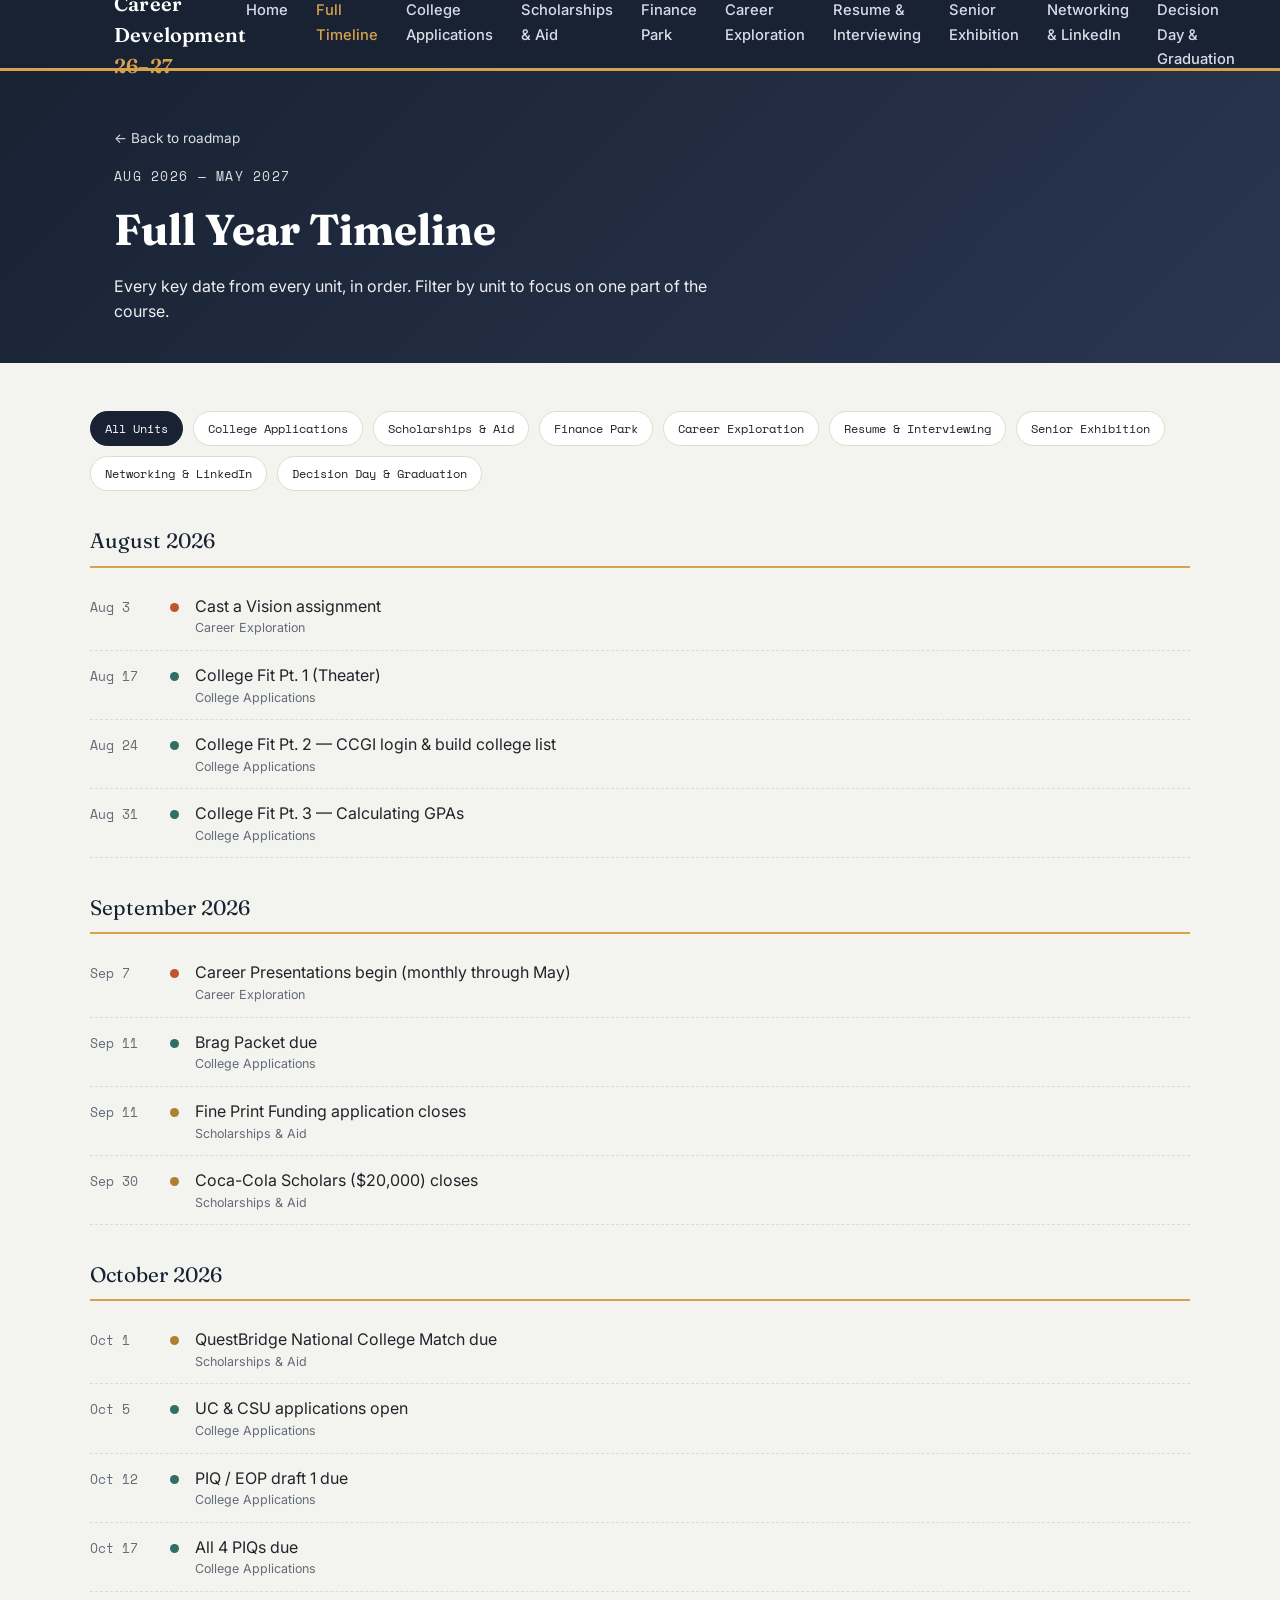
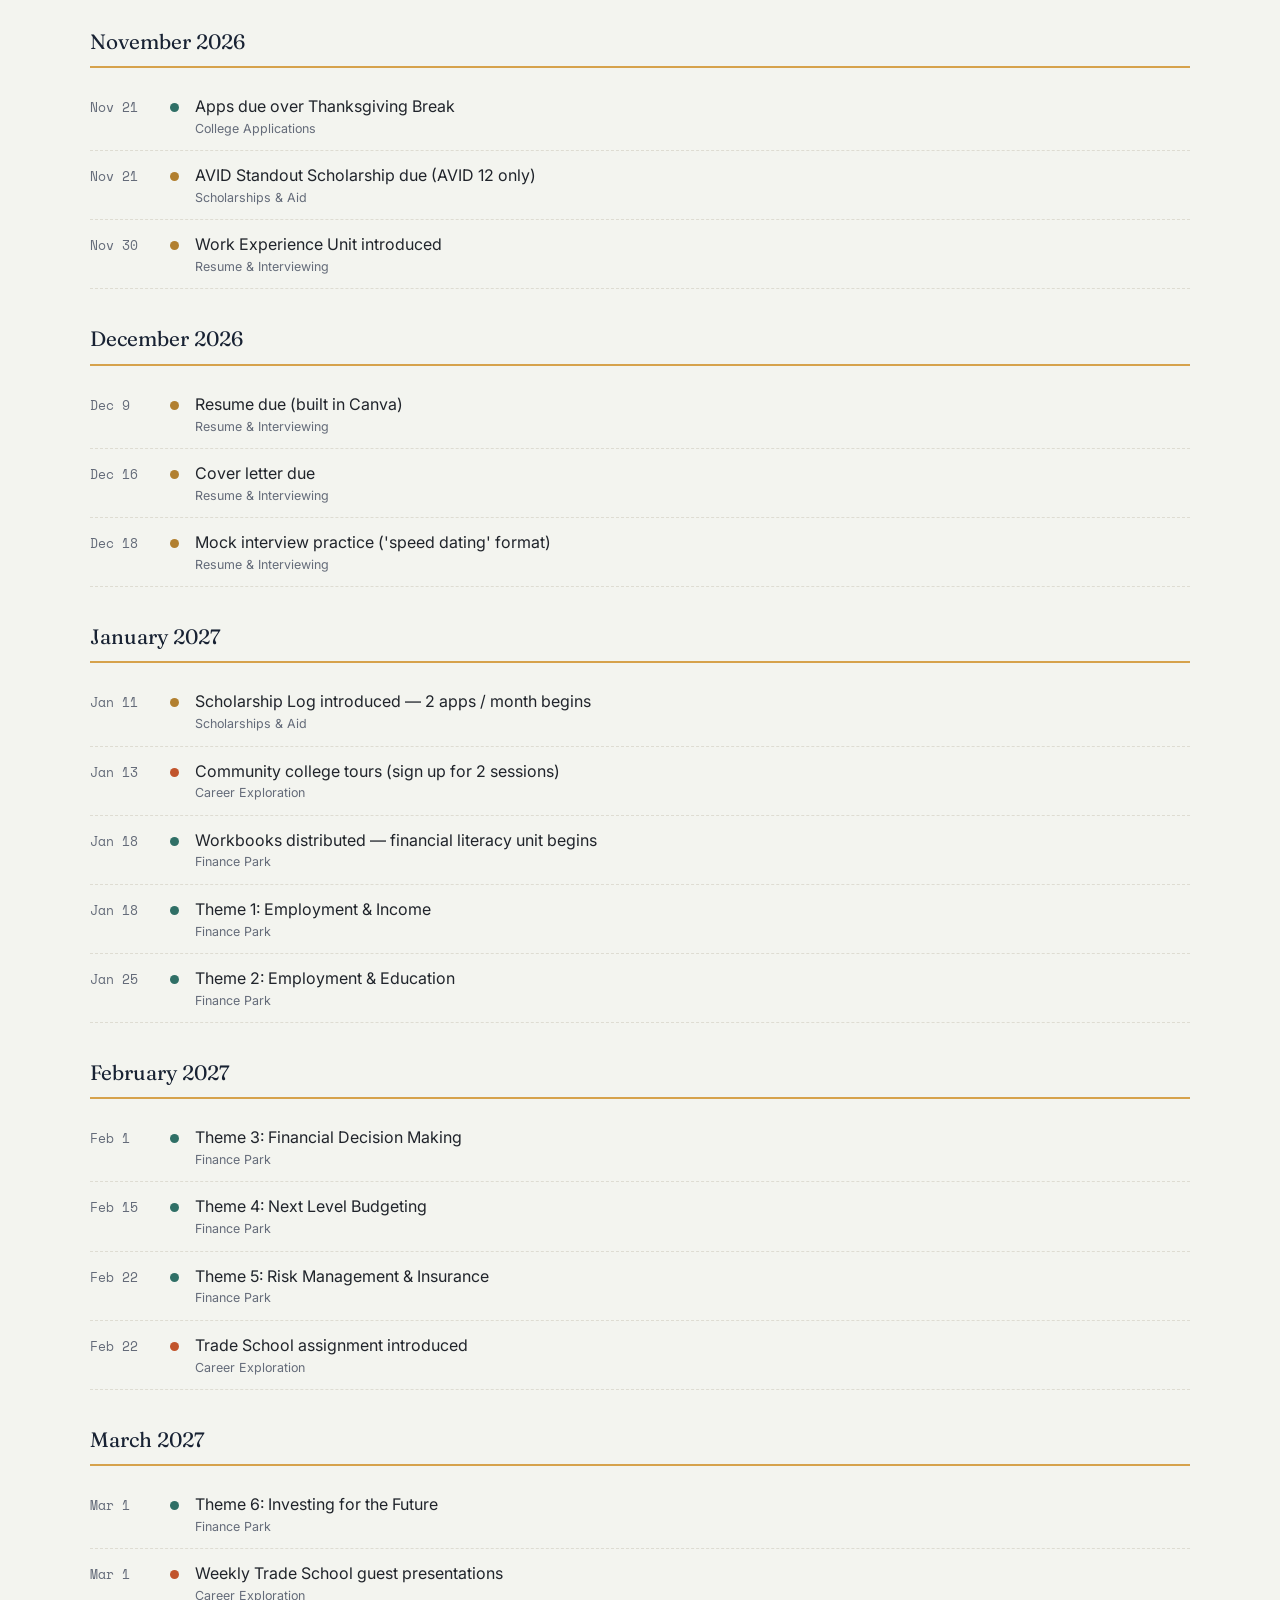
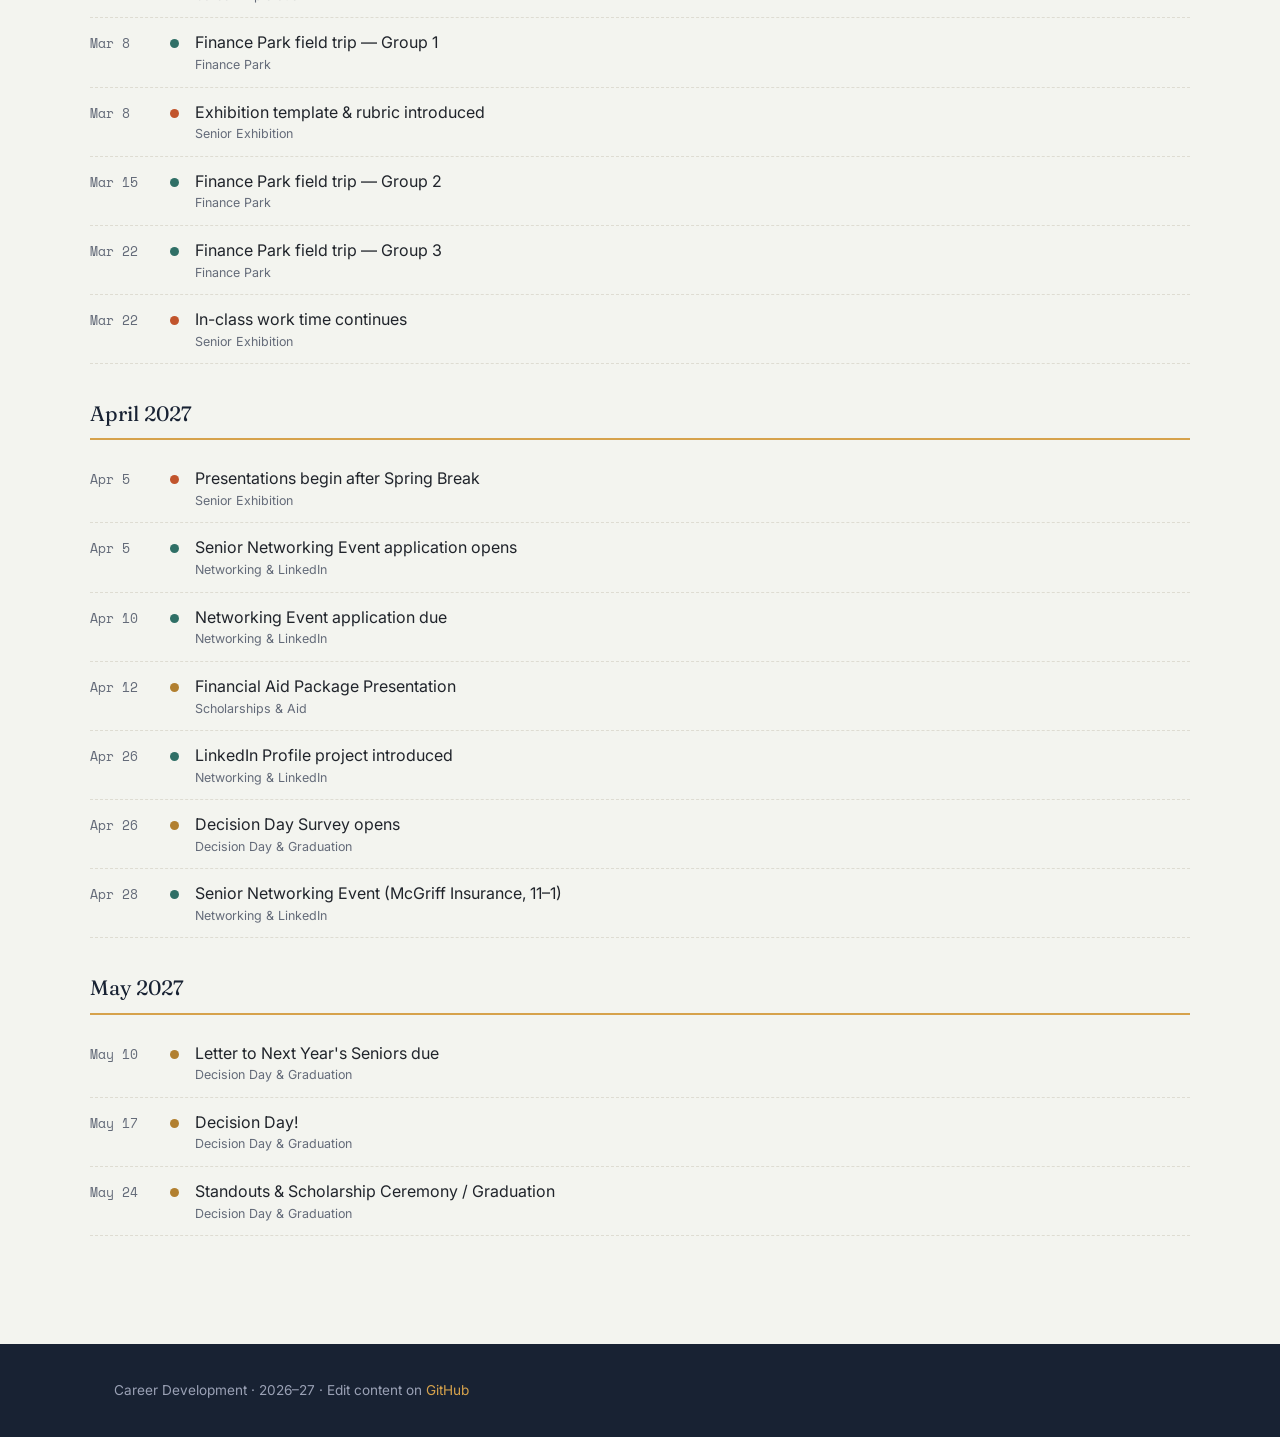
==== timeline.html @ 95687616 "Add files via upload" ====
<!DOCTYPE html>
<html lang="en">
<head>
<meta charset="UTF-8">
<meta name="viewport" content="width=device-width, initial-scale=1.0">
<title>Full Timeline — Career Development</title>
<link rel="preconnect" href="https://fonts.googleapis.com">
<link href="https://fonts.googleapis.com/css2?family=Fraunces:wght@500;600&family=Inter:wght@400;500;600&family=Space+Mono:wght@400;700&display=swap" rel="stylesheet">
<link rel="stylesheet" href="styles.css">
</head>
<body>

<nav class="nav" id="site-nav"></nav>

<header class="unit-header" style="background:linear-gradient(135deg,var(--ink),var(--ink-soft));">
  <div class="container">
    <a href="index.html" class="back-link">&larr; Back to roadmap</a>
    <div class="eyebrow">Aug 2026 — May 2027</div>
    <h1>Full Year Timeline</h1>
    <p>Every key date from every unit, in order. Filter by unit to focus on one part of the course.</p>
  </div>
</header>

<main class="container section">
  <div class="timeline-controls" id="timeline-controls"></div>
  <div id="timeline-list"></div>
</main>

<footer id="site-footer"></footer>

<script src="content.js"></script>
<script src="app.js"></script>
<script>
  renderChrome('timeline');
  renderTimelineControls();
  renderTimeline('all');
</script>
</body>
</html>
---- styles.css ----
/* ====================== DESIGN TOKENS ====================== */
:root{
  --ink:#182233;
  --ink-soft:#2A3650;
  --paper:#F3F4EF;
  --paper-raised:#FFFFFF;
  --gold:#D6A24C;
  --gold-dark:#B17F2F;
  --teal:#2F6F66;
  --teal-dark:#214F49;
  --coral:#C1542C;
  --text:#20242B;
  --muted:#646B79;
  --line:#DEDCD2;
  --shadow: 0 8px 24px -12px rgba(24,34,51,0.25);
  --radius: 14px;
  --font-display: 'Fraunces', Georgia, serif;
  --font-body: 'Inter', -apple-system, BlinkMacSystemFont, sans-serif;
  --font-mono: 'Space Mono', monospace;
}

*{box-sizing:border-box;}
html{scroll-behavior:smooth;}
body{
  margin:0;
  background:var(--paper);
  color:var(--text);
  font-family:var(--font-body);
  line-height:1.55;
  -webkit-font-smoothing:antialiased;
}
img{max-width:100%;}
a{color:inherit;}
.container{max-width:1100px;margin:0 auto;padding:0 24px;}

/* ====================== NAV ====================== */
.nav{
  position:sticky;top:0;z-index:50;
  background:var(--ink);
  color:#fff;
  border-bottom:3px solid var(--gold);
}
.nav .container{display:flex;align-items:center;justify-content:space-between;height:68px;}
.nav-brand{font-family:var(--font-display);font-size:1.25rem;font-weight:600;text-decoration:none;color:#fff;letter-spacing:.2px;}
.nav-brand span{color:var(--gold);}
.nav-links{display:flex;gap:28px;list-style:none;margin:0;padding:0;}
.nav-links a{font-size:.92rem;text-decoration:none;color:#D9DCE6;font-weight:500;transition:color .15s;}
.nav-links a:hover, .nav-links a.active{color:var(--gold);}
.nav-toggle{display:none;background:none;border:none;color:#fff;font-size:1.5rem;cursor:pointer;}

@media(max-width:760px){
  .nav-links{position:fixed;top:68px;left:0;right:0;background:var(--ink);flex-direction:column;gap:0;
    max-height:0;overflow:hidden;transition:max-height .25s ease;}
  .nav-links.open{max-height:400px;}
  .nav-links li{border-top:1px solid rgba(255,255,255,.08);}
  .nav-links a{display:block;padding:16px 24px;}
  .nav-toggle{display:block;}
}

/* ====================== HERO ====================== */
.hero{
  background: linear-gradient(180deg, var(--ink) 0%, var(--ink-soft) 100%);
  color:#fff;
  padding:72px 0 64px;
  position:relative;
  overflow:hidden;
}
.hero-eyebrow{
  font-family:var(--font-mono);
  font-size:.78rem;letter-spacing:.12em;text-transform:uppercase;
  color:var(--gold);margin-bottom:14px;
}
.hero h1{
  font-family:var(--font-display);
  font-size:clamp(2.2rem,5vw,3.4rem);
  font-weight:600;
  margin:0 0 16px;
  max-width:760px;
  line-height:1.08;
}
.hero p{
  font-size:1.08rem;color:#C9CDDA;max-width:560px;margin:0 0 8px;
}
.hero-meta{font-family:var(--font-mono);font-size:.85rem;color:#9aa1b5;margin-top:18px;}

/* ====================== ROADMAP (signature element) ====================== */
.roadmap{position:relative;padding:56px 0 24px;}
.roadmap-title{
  font-family:var(--font-display);font-size:1.7rem;margin:0 0 6px;color:var(--ink);
}
.roadmap-sub{color:var(--muted);margin:0 0 40px;max-width:600px;}
.roadmap-track{position:relative;}
.roadmap-track::before{
  content:"";position:absolute;left:24px;top:8px;bottom:8px;width:3px;
  background:repeating-linear-gradient(180deg,var(--gold) 0 10px, transparent 10px 18px);
}
@media(min-width:760px){
  .roadmap-track::before{left:50%;transform:translateX(-1.5px);}
}

.stop{
  position:relative;
  margin-left:56px;
  margin-bottom:28px;
  padding:20px 22px;
  background:var(--paper-raised);
  border-radius:var(--radius);
  box-shadow:var(--shadow);
  border:1px solid var(--line);
  text-decoration:none;
  display:block;
  color:var(--text);
  transition:transform .15s, box-shadow .15s;
}
.stop:hover{transform:translateY(-3px);box-shadow:0 14px 28px -14px rgba(24,34,51,.35);}
.stop::before{
  content:attr(data-num);
  position:absolute;left:-56px;top:18px;
  width:38px;height:38px;border-radius:50%;
  background:var(--gold);color:var(--ink);
  font-family:var(--font-mono);font-weight:700;font-size:.85rem;
  display:flex;align-items:center;justify-content:center;
  border:3px solid var(--paper);
  box-shadow:0 0 0 3px var(--gold);
}
@media(min-width:760px){
  .stop{width:calc(50% - 70px);margin-left:0;}
  .stop::before{left:auto;}
  .roadmap-track .stop:nth-child(odd){margin-right:auto;}
  .roadmap-track .stop:nth-child(odd)::before{right:-67px;left:auto;}
  .roadmap-track .stop:nth-child(even){margin-left:auto;}
  .roadmap-track .stop:nth-child(even)::before{left:-67px;}
}

.stop-season{font-family:var(--font-mono);font-size:.74rem;color:var(--muted);text-transform:uppercase;letter-spacing:.08em;}
.stop h3{font-family:var(--font-display);font-size:1.25rem;margin:6px 0 6px;}
.stop p{margin:0;color:var(--muted);font-size:.92rem;}
.stop .tag{
  display:inline-block;margin-top:10px;font-size:.74rem;font-family:var(--font-mono);
  padding:3px 9px;border-radius:20px;color:#fff;
}

/* accent tag colors */
.tag-teal,.accent-teal{background:var(--teal);}
.tag-gold,.accent-gold{background:var(--gold-dark);}
.tag-coral,.accent-coral{background:var(--coral);}
.border-teal{border-left:5px solid var(--teal);}
.border-gold{border-left:5px solid var(--gold-dark);}
.border-coral{border-left:5px solid var(--coral);}

/* ====================== UNIT PAGE ====================== */
.unit-header{padding:54px 0 40px;color:#fff;}
.unit-header.bg-teal{background:linear-gradient(135deg,var(--teal-dark),var(--teal));}
.unit-header.bg-gold{background:linear-gradient(135deg,#8C6422,var(--gold-dark));}
.unit-header.bg-coral{background:linear-gradient(135deg,#7E3318,var(--coral));}
.unit-header .eyebrow{font-family:var(--font-mono);font-size:.8rem;opacity:.85;text-transform:uppercase;letter-spacing:.1em;}
.unit-header h1{font-family:var(--font-display);font-size:clamp(1.9rem,4vw,2.7rem);margin:10px 0 10px;}
.unit-header p{max-width:620px;opacity:.92;margin:0;}
.back-link{display:inline-block;margin-bottom:18px;font-size:.85rem;text-decoration:none;color:inherit;opacity:.85;}
.back-link:hover{opacity:1;}

.section{padding:48px 0;}
.section h2{font-family:var(--font-display);font-size:1.5rem;margin:0 0 22px;}

.resource-grid{display:grid;grid-template-columns:repeat(auto-fill,minmax(260px,1fr));gap:16px;}
.resource-card{
  background:var(--paper-raised);border:1px solid var(--line);border-radius:var(--radius);
  padding:18px 20px;text-decoration:none;color:var(--text);display:block;
  transition:transform .15s,box-shadow .15s;
}
.resource-card:hover{transform:translateY(-2px);box-shadow:var(--shadow);}
.resource-card h4{margin:0 0 6px;font-size:1rem;}
.resource-card span{font-size:.85rem;color:var(--muted);}
.resource-card .arrow{float:right;color:var(--gold-dark);}

.milestone-list{list-style:none;margin:0;padding:0;border-top:1px solid var(--line);}
.milestone-list li{
  display:flex;gap:18px;align-items:baseline;padding:14px 0;border-bottom:1px solid var(--line);
}
.milestone-date{font-family:var(--font-mono);font-size:.82rem;color:var(--muted);min-width:96px;}
.milestone-label{font-size:.97rem;}

/* ====================== TIMELINE PAGE ====================== */
.timeline-controls{display:flex;gap:10px;margin-bottom:30px;flex-wrap:wrap;}
.chip{
  font-family:var(--font-mono);font-size:.78rem;padding:7px 14px;border-radius:20px;
  border:1px solid var(--line);background:var(--paper-raised);cursor:pointer;color:var(--text);
}
.chip.active{background:var(--ink);color:#fff;border-color:var(--ink);}

.tl-month{margin:34px 0 14px;font-family:var(--font-display);font-size:1.3rem;color:var(--ink);
  border-bottom:2px solid var(--gold);padding-bottom:8px;}
.tl-item{display:flex;gap:16px;padding:12px 0;border-bottom:1px dashed var(--line);align-items:baseline;}
.tl-date{font-family:var(--font-mono);font-size:.8rem;color:var(--muted);min-width:64px;}
.tl-dot{width:9px;height:9px;border-radius:50%;flex:none;margin-top:5px;}
.tl-text{flex:1;}
.tl-unit{font-size:.78rem;color:var(--muted);}

/* ====================== FOOTER ====================== */
footer{background:var(--ink);color:#9aa1b5;padding:36px 0;margin-top:60px;font-size:.85rem;}
footer a{color:var(--gold);text-decoration:none;}

/* ====================== MISC ====================== */
.btn{
  display:inline-block;background:var(--gold);color:var(--ink);font-weight:600;
  padding:11px 22px;border-radius:30px;text-decoration:none;font-size:.92rem;
  transition:transform .15s;
}
.btn:hover{transform:translateY(-2px);}

@media (prefers-reduced-motion: reduce){
  *{transition:none !important; scroll-behavior:auto !important;}
}
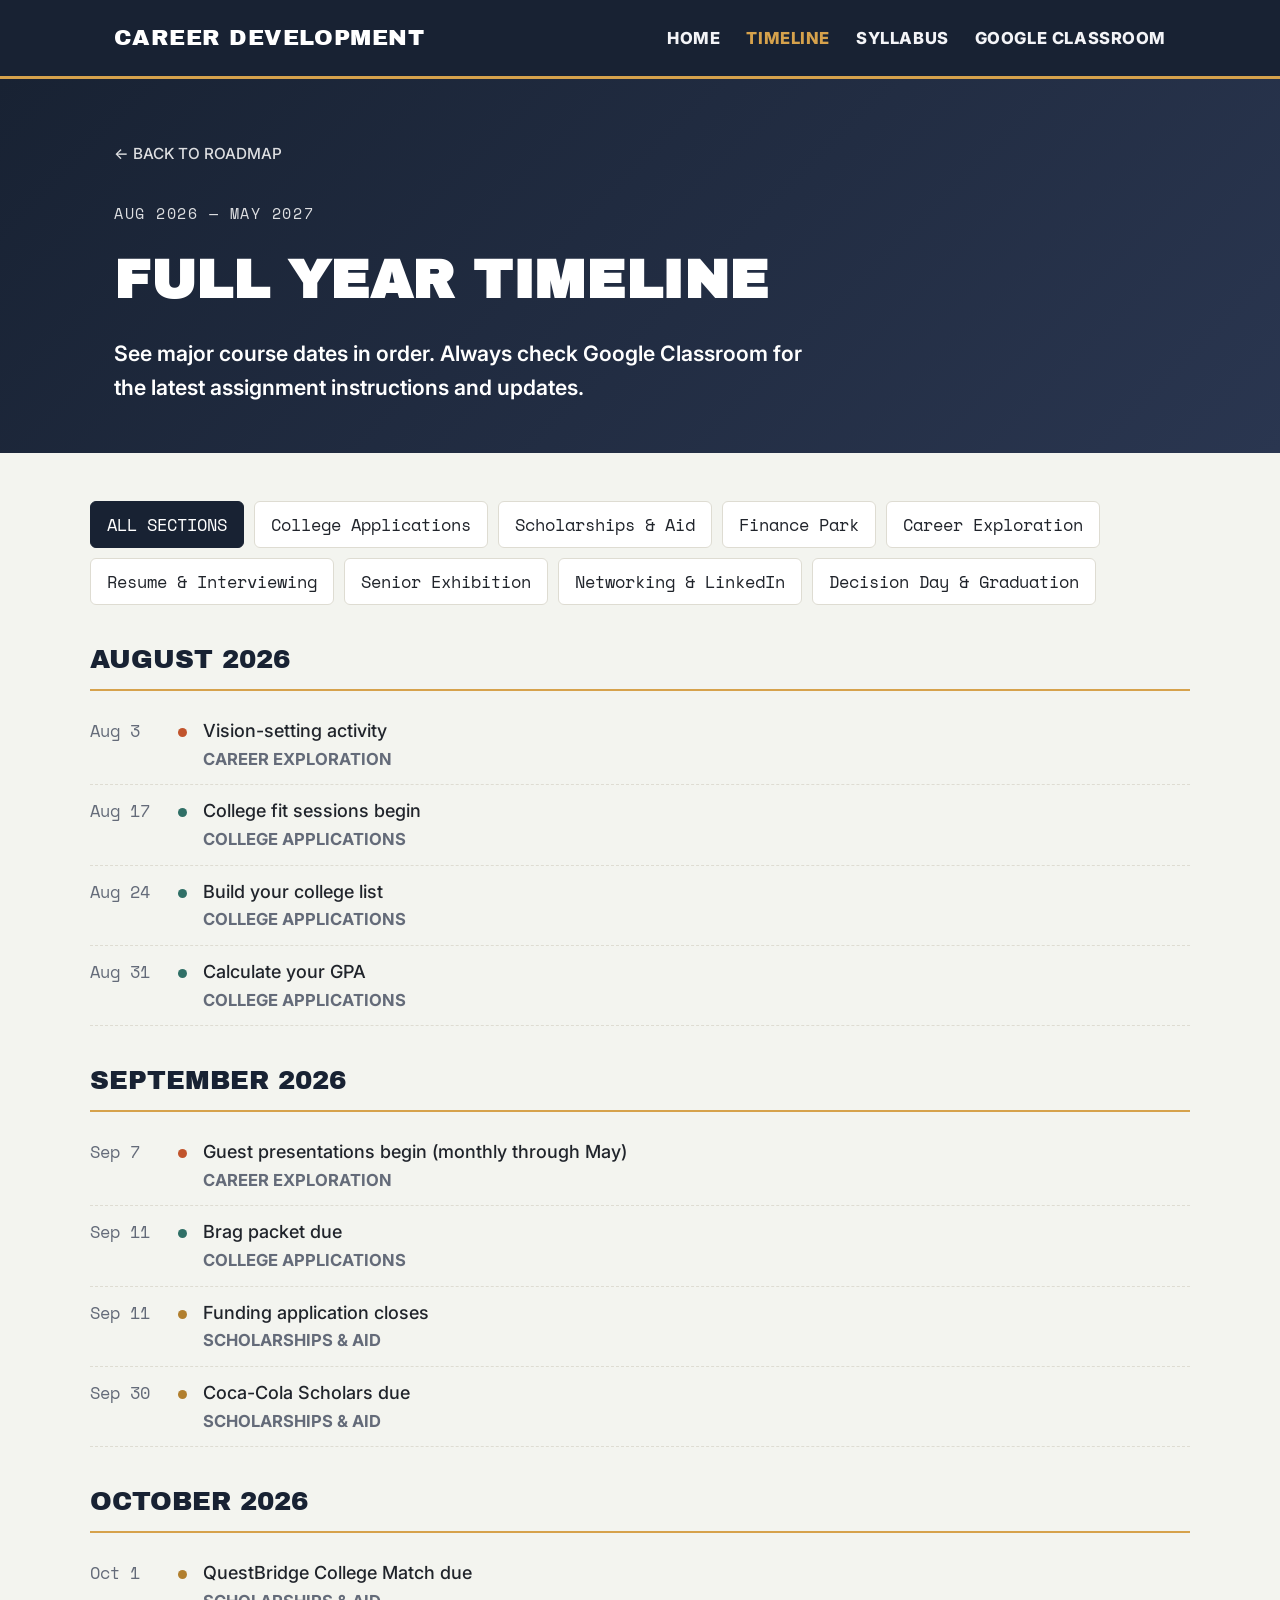
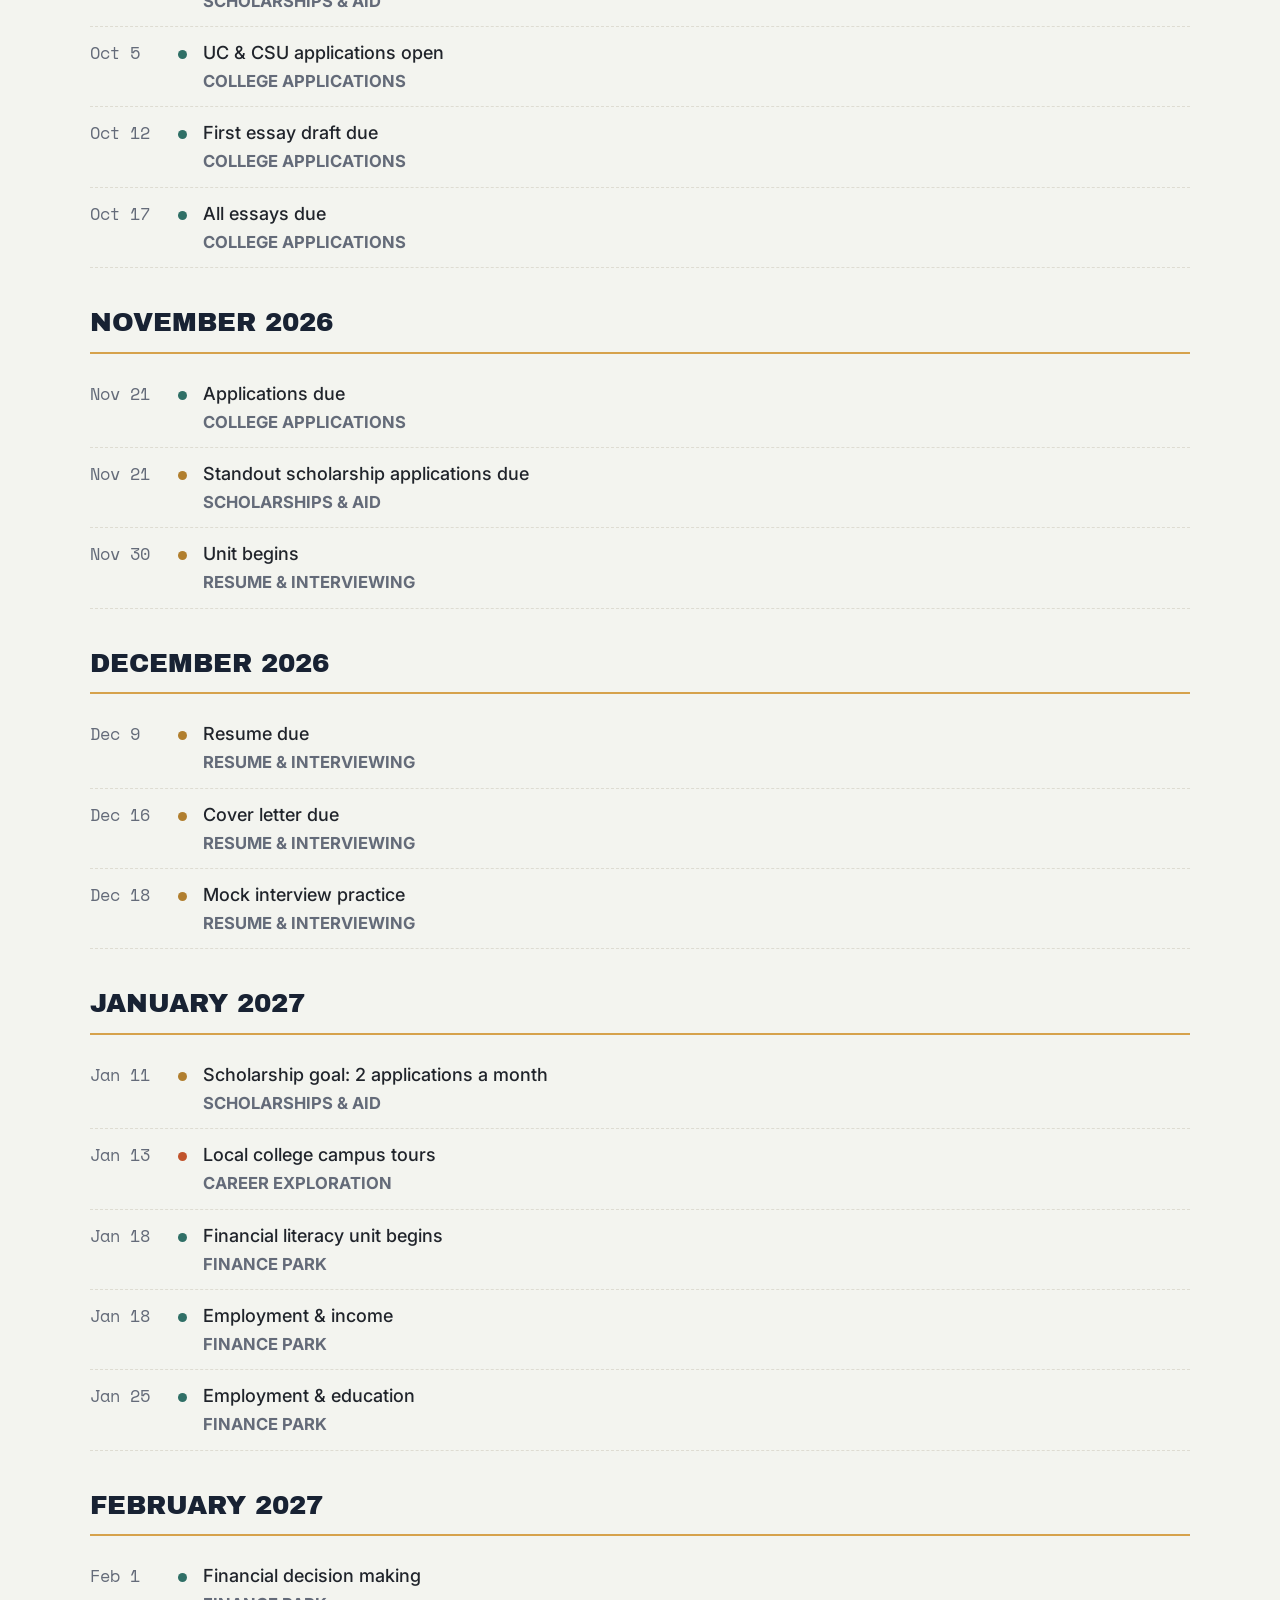
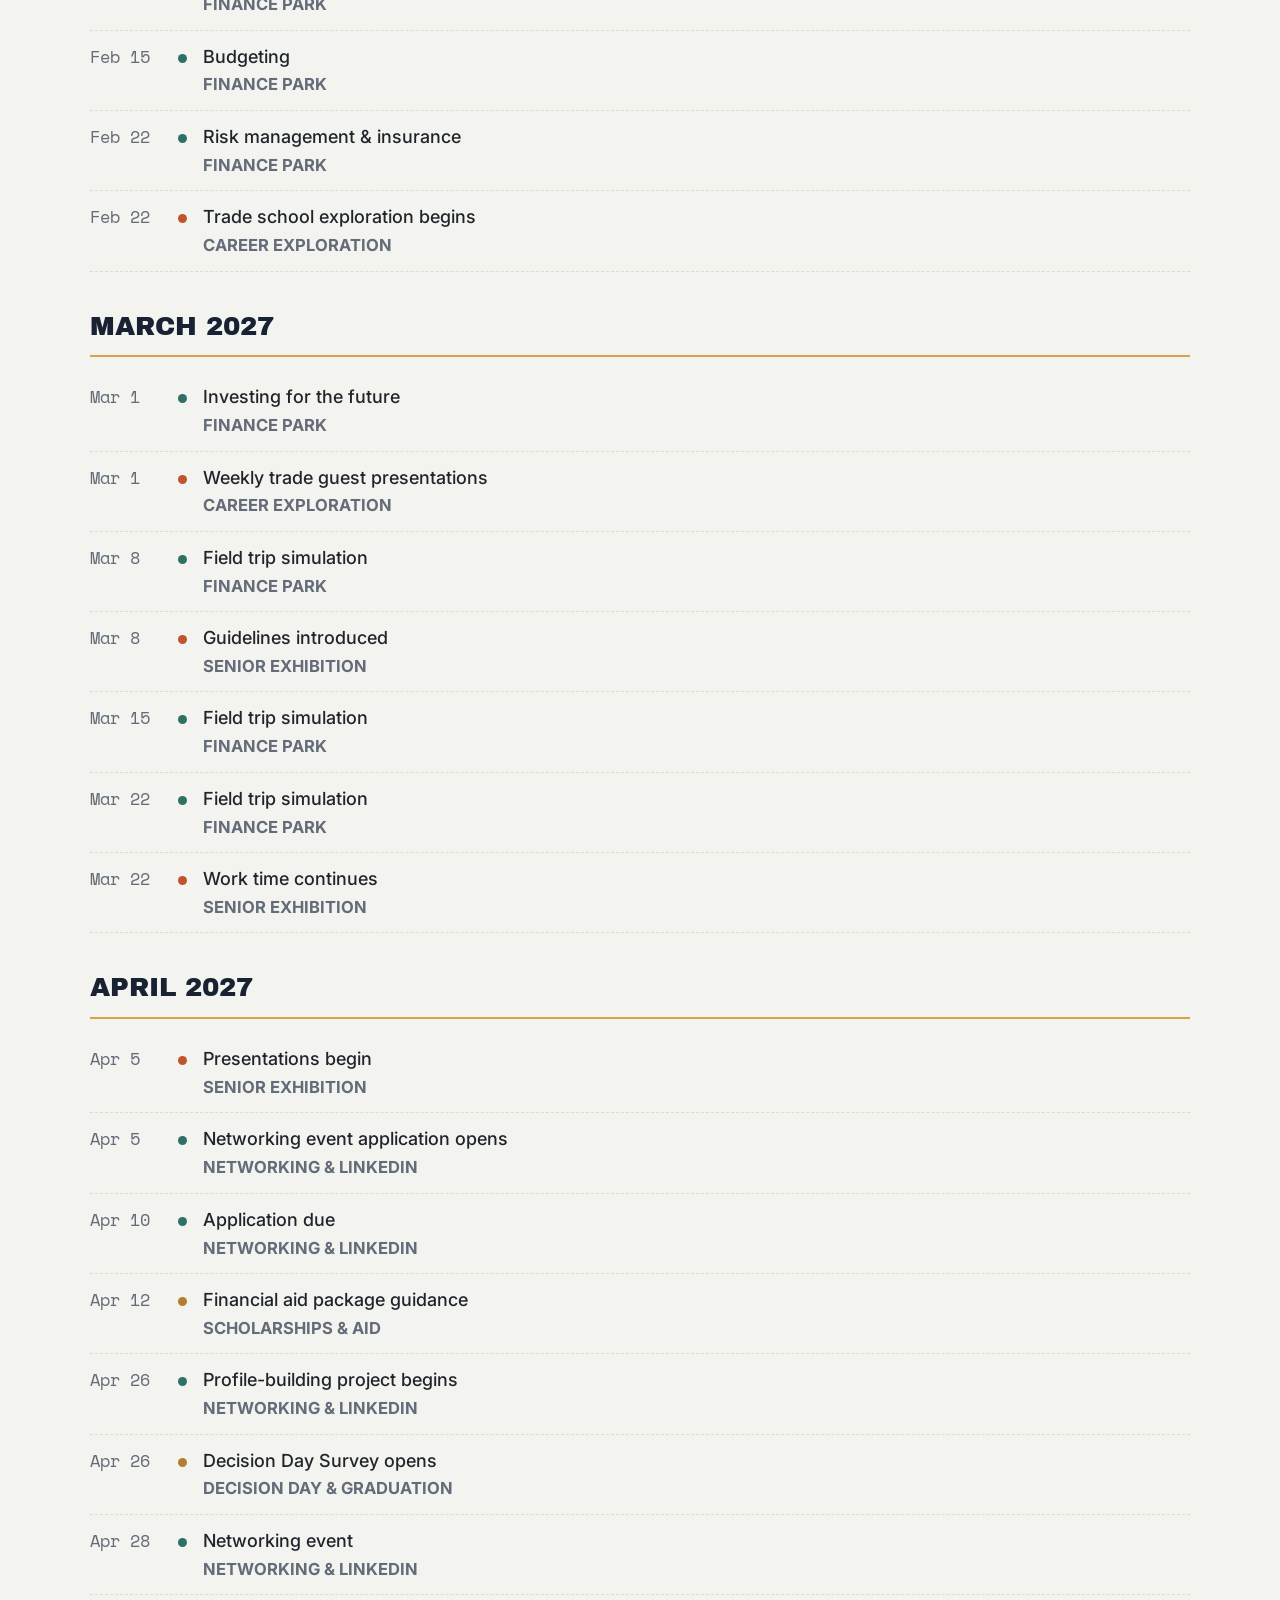
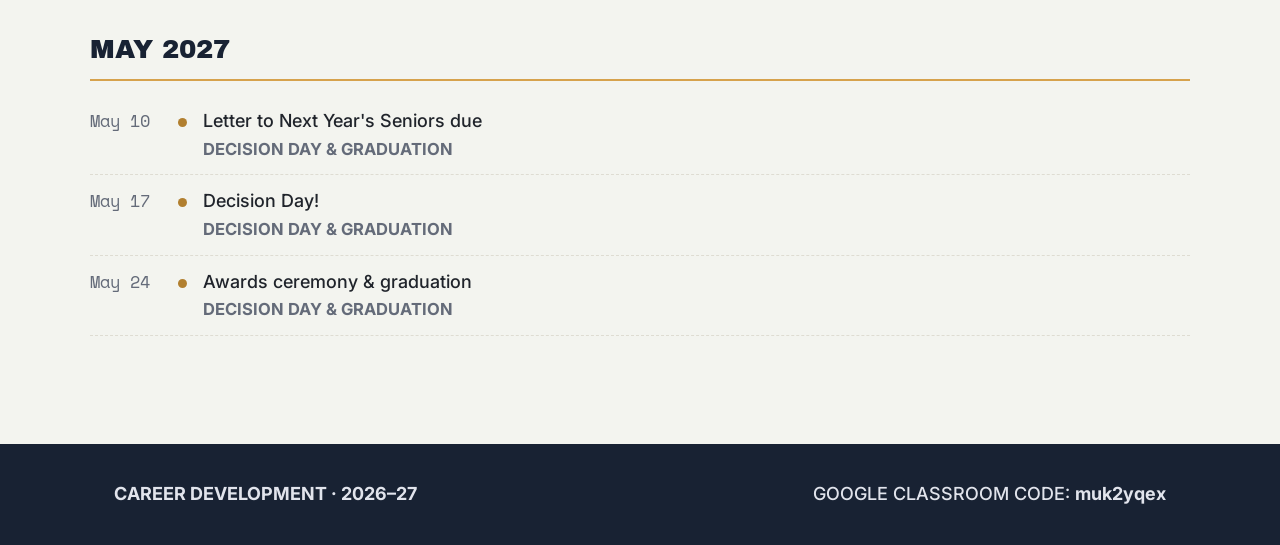
==== commit a7615706: "d Update student design, links, and social card." ====
--- a/timeline.html
+++ b/timeline.html
@@ -3,9 +3,9 @@
 <head>
 <meta charset="UTF-8">
 <meta name="viewport" content="width=device-width, initial-scale=1.0">
-<title>Full Timeline — Career Development</title>
+<title>FULL TIMELINE — CAREER DEVELOPMENT</title>
 <link rel="preconnect" href="https://fonts.googleapis.com">
-<link href="https://fonts.googleapis.com/css2?family=Fraunces:wght@500;600&family=Inter:wght@400;500;600&family=Space+Mono:wght@400;700&display=swap" rel="stylesheet">
+<link href="https://fonts.googleapis.com/css2?family=Archivo+Black&family=Inter:wght@500;600;700;800&family=Space+Mono:wght@700&display=swap" rel="stylesheet">
 <link rel="stylesheet" href="styles.css">
 </head>
 <body>
@@ -14,10 +14,10 @@
 
 <header class="unit-header" style="background:linear-gradient(135deg,var(--ink),var(--ink-soft));">
   <div class="container">
-    <a href="index.html" class="back-link">&larr; Back to roadmap</a>
+    <a href="index.html" class="back-link">&larr; BACK TO ROADMAP</a>
     <div class="eyebrow">Aug 2026 — May 2027</div>
-    <h1>Full Year Timeline</h1>
-    <p>Every key date from every unit, in order. Filter by unit to focus on one part of the course.</p>
+    <h1>FULL YEAR TIMELINE</h1>
+    <p>See major course dates in order. Always check Google Classroom for the latest assignment instructions and updates.</p>
   </div>
 </header>
 
@@ -30,6 +30,7 @@
 
 <script src="content.js"></script>
 <script src="app.js"></script>
+<script src="devmode.js"></script>
 <script>
   renderChrome('timeline');
   renderTimelineControls();
--- a/styles.css
+++ b/styles.css
@@ -14,19 +14,20 @@
   --line:#DEDCD2;
   --shadow: 0 8px 24px -12px rgba(24,34,51,0.25);
   --radius: 14px;
-  --font-display: 'Fraunces', Georgia, serif;
+  --font-display: 'Archivo Black', Impact, sans-serif;
   --font-body: 'Inter', -apple-system, BlinkMacSystemFont, sans-serif;
   --font-mono: 'Space Mono', monospace;
 }
 
 *{box-sizing:border-box;}
-html{scroll-behavior:smooth;}
+html{scroll-behavior:smooth;font-size:18px;}
 body{
   margin:0;
   background:var(--paper);
   color:var(--text);
   font-family:var(--font-body);
-  line-height:1.55;
+  line-height:1.6;
+  font-weight:500;
   -webkit-font-smoothing:antialiased;
 }
 img{max-width:100%;}
@@ -40,16 +41,17 @@
   color:#fff;
   border-bottom:3px solid var(--gold);
 }
-.nav .container{display:flex;align-items:center;justify-content:space-between;height:68px;}
-.nav-brand{font-family:var(--font-display);font-size:1.25rem;font-weight:600;text-decoration:none;color:#fff;letter-spacing:.2px;}
-.nav-brand span{color:var(--gold);}
-.nav-links{display:flex;gap:28px;list-style:none;margin:0;padding:0;}
-.nav-links a{font-size:.92rem;text-decoration:none;color:#D9DCE6;font-weight:500;transition:color .15s;}
+.nav .container{display:flex;align-items:center;justify-content:space-between;min-height:76px;}
+.nav-brand{font-family:var(--font-display);font-size:1.25rem;text-decoration:none;color:#fff;letter-spacing:.02em;text-transform:uppercase;}
+.nav-links{display:flex;gap:26px;list-style:none;margin:0;padding:0;align-items:center;}
+.nav-links a{display:flex;align-items:center;gap:7px;font-size:.92rem;text-decoration:none;color:#F3F4F7;font-weight:800;text-transform:uppercase;letter-spacing:.035em;transition:color .15s;}
 .nav-links a:hover, .nav-links a.active{color:var(--gold);}
+.nav-icon{width:17px;height:17px;display:inline-flex;}
+.nav-icon svg{width:100%;height:100%;}
 .nav-toggle{display:none;background:none;border:none;color:#fff;font-size:1.5rem;cursor:pointer;}
 
 @media(max-width:760px){
-  .nav-links{position:fixed;top:68px;left:0;right:0;background:var(--ink);flex-direction:column;gap:0;
+  .nav-links{position:fixed;top:76px;left:0;right:0;background:var(--ink);flex-direction:column;gap:0;
     max-height:0;overflow:hidden;transition:max-height .25s ease;}
   .nav-links.open{max-height:400px;}
   .nav-links li{border-top:1px solid rgba(255,255,255,.08);}
@@ -61,34 +63,34 @@
 .hero{
   background: linear-gradient(180deg, var(--ink) 0%, var(--ink-soft) 100%);
   color:#fff;
-  padding:72px 0 64px;
+  padding:84px 0 72px;
   position:relative;
   overflow:hidden;
 }
-.hero-eyebrow{
-  font-family:var(--font-mono);
-  font-size:.78rem;letter-spacing:.12em;text-transform:uppercase;
-  color:var(--gold);margin-bottom:14px;
-}
 .hero h1{
   font-family:var(--font-display);
-  font-size:clamp(2.2rem,5vw,3.4rem);
-  font-weight:600;
-  margin:0 0 16px;
-  max-width:760px;
+  font-size:clamp(2.4rem,5.5vw,3.8rem);
+  margin:0 0 20px;
+  max-width:820px;
   line-height:1.08;
+  text-transform:uppercase;
+  letter-spacing:.01em;
 }
 .hero p{
-  font-size:1.08rem;color:#C9CDDA;max-width:560px;margin:0 0 8px;
-}
-.hero-meta{font-family:var(--font-mono);font-size:.85rem;color:#9aa1b5;margin-top:18px;}
+  font-size:1.25rem;color:#F0F2F7;max-width:680px;margin:0;font-weight:600;
+}
+.hero-kicker{font-family:var(--font-mono);font-size:.88rem;color:var(--gold);letter-spacing:.09em;margin-bottom:18px;}
+.hero-class{font-family:var(--font-display);font-size:clamp(1.45rem,3vw,2.15rem);color:var(--gold);letter-spacing:.03em;margin:-8px 0 20px;text-transform:uppercase;}
+.hero-actions{display:flex;gap:14px;flex-wrap:wrap;margin-top:32px;}
+.btn-outline{background:transparent!important;color:#fff!important;border:2px solid #fff;}
 
 /* ====================== ROADMAP (signature element) ====================== */
 .roadmap{position:relative;padding:56px 0 24px;}
 .roadmap-title{
-  font-family:var(--font-display);font-size:1.7rem;margin:0 0 6px;color:var(--ink);
-}
-.roadmap-sub{color:var(--muted);margin:0 0 40px;max-width:600px;}
+  font-family:var(--font-display);font-size:2.1rem;margin:0 0 8px;color:var(--ink);
+  text-transform:uppercase;letter-spacing:.01em;
+}
+.roadmap-sub{color:var(--text);margin:0 0 44px;max-width:760px;font-size:1.12rem;font-weight:600;}
 .roadmap-track{position:relative;}
 .roadmap-track::before{
   content:"";position:absolute;left:24px;top:8px;bottom:8px;width:3px;
@@ -100,9 +102,9 @@
 
 .stop{
   position:relative;
-  margin-left:56px;
-  margin-bottom:28px;
-  padding:20px 22px;
+  margin-left:64px;
+  margin-bottom:36px;
+  padding:34px 36px;
   background:var(--paper-raised);
   border-radius:var(--radius);
   box-shadow:var(--shadow);
@@ -114,31 +116,31 @@
 }
 .stop:hover{transform:translateY(-3px);box-shadow:0 14px 28px -14px rgba(24,34,51,.35);}
 .stop::before{
-  content:attr(data-num);
-  position:absolute;left:-56px;top:18px;
-  width:38px;height:38px;border-radius:50%;
-  background:var(--gold);color:var(--ink);
-  font-family:var(--font-mono);font-weight:700;font-size:.85rem;
-  display:flex;align-items:center;justify-content:center;
+  content:"";
+  position:absolute;left:-64px;top:24px;
+  width:14px;height:14px;border-radius:50%;
+  background:var(--gold);
   border:3px solid var(--paper);
   box-shadow:0 0 0 3px var(--gold);
 }
 @media(min-width:760px){
-  .stop{width:calc(50% - 70px);margin-left:0;}
+  .stop{width:calc(50% - 76px);margin-left:0;}
   .stop::before{left:auto;}
   .roadmap-track .stop:nth-child(odd){margin-right:auto;}
-  .roadmap-track .stop:nth-child(odd)::before{right:-67px;left:auto;}
+  .roadmap-track .stop:nth-child(odd)::before{right:-73px;left:auto;}
   .roadmap-track .stop:nth-child(even){margin-left:auto;}
-  .roadmap-track .stop:nth-child(even)::before{left:-67px;}
-}
-
-.stop-season{font-family:var(--font-mono);font-size:.74rem;color:var(--muted);text-transform:uppercase;letter-spacing:.08em;}
-.stop h3{font-family:var(--font-display);font-size:1.25rem;margin:6px 0 6px;}
-.stop p{margin:0;color:var(--muted);font-size:.92rem;}
-.stop .tag{
-  display:inline-block;margin-top:10px;font-size:.74rem;font-family:var(--font-mono);
-  padding:3px 9px;border-radius:20px;color:#fff;
-}
+  .roadmap-track .stop:nth-child(even)::before{left:-73px;}
+}
+
+.stop-icon{
+  display:flex;align-items:center;justify-content:center;
+  width:60px;height:60px;border-radius:50%;
+  background:var(--paper);color:#fff;margin-bottom:18px;
+}
+.stop-icon svg{width:30px;height:30px;}
+.stop-season{font-family:var(--font-mono);font-size:.88rem;color:var(--muted);text-transform:uppercase;letter-spacing:.08em;}
+.stop h3{font-family:var(--font-display);font-size:1.7rem;margin:10px 0 12px;text-transform:uppercase;letter-spacing:.005em;}
+.stop p{margin:0;color:var(--text);font-size:1.08rem;font-weight:600;}
 
 /* accent tag colors */
 .tag-teal,.accent-teal{background:var(--teal);}
@@ -149,61 +151,67 @@
 .border-coral{border-left:5px solid var(--coral);}
 
 /* ====================== UNIT PAGE ====================== */
-.unit-header{padding:54px 0 40px;color:#fff;}
+.unit-header{padding:60px 0 48px;color:#fff;position:relative;}
 .unit-header.bg-teal{background:linear-gradient(135deg,var(--teal-dark),var(--teal));}
 .unit-header.bg-gold{background:linear-gradient(135deg,#8C6422,var(--gold-dark));}
 .unit-header.bg-coral{background:linear-gradient(135deg,#7E3318,var(--coral));}
-.unit-header .eyebrow{font-family:var(--font-mono);font-size:.8rem;opacity:.85;text-transform:uppercase;letter-spacing:.1em;}
-.unit-header h1{font-family:var(--font-display);font-size:clamp(1.9rem,4vw,2.7rem);margin:10px 0 10px;}
-.unit-header p{max-width:620px;opacity:.92;margin:0;}
+.unit-header .eyebrow{font-family:var(--font-mono);font-size:.85rem;opacity:.85;text-transform:uppercase;letter-spacing:.1em;margin-top:18px;}
+.unit-header h1{font-family:var(--font-display);font-size:clamp(2.1rem,4.5vw,3rem);margin:10px 0 14px;text-transform:uppercase;letter-spacing:.01em;}
+.unit-header p{max-width:720px;opacity:1;margin:0;font-size:1.18rem;font-weight:600;}
+.unit-icon{
+  display:inline-flex;align-items:center;justify-content:center;
+  width:60px;height:60px;border-radius:50%;background:rgba(255,255,255,.16);
+}
+.unit-icon svg{width:30px;height:30px;}
 .back-link{display:inline-block;margin-bottom:18px;font-size:.85rem;text-decoration:none;color:inherit;opacity:.85;}
 .back-link:hover{opacity:1;}
 
 .section{padding:48px 0;}
-.section h2{font-family:var(--font-display);font-size:1.5rem;margin:0 0 22px;}
-
-.resource-grid{display:grid;grid-template-columns:repeat(auto-fill,minmax(260px,1fr));gap:16px;}
+.section h2{font-family:var(--font-display);font-size:1.85rem;margin:0 0 24px;text-transform:uppercase;letter-spacing:.01em;}
+
+.resource-grid{display:grid;grid-template-columns:repeat(auto-fill,minmax(340px,1fr));gap:22px;}
 .resource-card{
   background:var(--paper-raised);border:1px solid var(--line);border-radius:var(--radius);
-  padding:18px 20px;text-decoration:none;color:var(--text);display:block;
+  padding:30px 32px;text-decoration:none;color:var(--text);display:block;
   transition:transform .15s,box-shadow .15s;
 }
 .resource-card:hover{transform:translateY(-2px);box-shadow:var(--shadow);}
-.resource-card h4{margin:0 0 6px;font-size:1rem;}
-.resource-card span{font-size:.85rem;color:var(--muted);}
-.resource-card .arrow{float:right;color:var(--gold-dark);}
+.resource-card h4{margin:0 0 10px;font-size:1.2rem;text-transform:uppercase;letter-spacing:.01em;font-family:var(--font-display);}
+.resource-card span{font-size:1.02rem;color:var(--text);font-weight:600;}
+.resource-card .arrow{float:right;color:var(--gold-dark);font-size:1.1rem;}
 
 .milestone-list{list-style:none;margin:0;padding:0;border-top:1px solid var(--line);}
 .milestone-list li{
-  display:flex;gap:18px;align-items:baseline;padding:14px 0;border-bottom:1px solid var(--line);
-}
-.milestone-date{font-family:var(--font-mono);font-size:.82rem;color:var(--muted);min-width:96px;}
-.milestone-label{font-size:.97rem;}
+  display:flex;gap:18px;align-items:baseline;padding:18px 0;border-bottom:1px solid var(--line);
+}
+.milestone-date{font-family:var(--font-mono);font-size:.95rem;color:var(--muted);min-width:110px;}
+.milestone-label{font-size:1.12rem;font-weight:700;}
 
 /* ====================== TIMELINE PAGE ====================== */
 .timeline-controls{display:flex;gap:10px;margin-bottom:30px;flex-wrap:wrap;}
 .chip{
-  font-family:var(--font-mono);font-size:.78rem;padding:7px 14px;border-radius:20px;
+  font-family:var(--font-mono);font-size:.92rem;padding:10px 16px;border-radius:6px;
   border:1px solid var(--line);background:var(--paper-raised);cursor:pointer;color:var(--text);
 }
 .chip.active{background:var(--ink);color:#fff;border-color:var(--ink);}
 
-.tl-month{margin:34px 0 14px;font-family:var(--font-display);font-size:1.3rem;color:var(--ink);
-  border-bottom:2px solid var(--gold);padding-bottom:8px;}
+.tl-month{margin:34px 0 14px;font-family:var(--font-display);font-size:1.45rem;color:var(--ink);
+  border-bottom:2px solid var(--gold);padding-bottom:8px;text-transform:uppercase;}
 .tl-item{display:flex;gap:16px;padding:12px 0;border-bottom:1px dashed var(--line);align-items:baseline;}
-.tl-date{font-family:var(--font-mono);font-size:.8rem;color:var(--muted);min-width:64px;}
+.tl-date{font-family:var(--font-mono);font-size:.92rem;color:var(--muted);min-width:72px;}
 .tl-dot{width:9px;height:9px;border-radius:50%;flex:none;margin-top:5px;}
 .tl-text{flex:1;}
-.tl-unit{font-size:.78rem;color:var(--muted);}
+.tl-unit{font-size:.92rem;color:var(--muted);font-weight:700;text-transform:uppercase;}
 
 /* ====================== FOOTER ====================== */
-footer{background:var(--ink);color:#9aa1b5;padding:36px 0;margin-top:60px;font-size:.85rem;}
+footer{background:var(--ink);color:#E1E4EC;padding:36px 0;margin-top:60px;font-size:1rem;}
+footer .container{display:flex;justify-content:space-between;gap:18px;flex-wrap:wrap;}
 footer a{color:var(--gold);text-decoration:none;}
 
 /* ====================== MISC ====================== */
 .btn{
-  display:inline-block;background:var(--gold);color:var(--ink);font-weight:600;
-  padding:11px 22px;border-radius:30px;text-decoration:none;font-size:.92rem;
+  display:inline-block;background:var(--gold);color:var(--ink);font-weight:800;
+  padding:14px 24px;border-radius:6px;text-decoration:none;font-size:.98rem;
   transition:transform .15s;
 }
 .btn:hover{transform:translateY(-2px);}
@@ -211,3 +219,65 @@
 @media (prefers-reduced-motion: reduce){
   *{transition:none !important; scroll-behavior:auto !important;}
 }
+
+/* ====================== THIS WEEK WIDGET ====================== */
+.this-week{
+  background:var(--ink);color:#fff;border-radius:var(--radius);
+  padding:32px 36px;margin:0 0 8px;
+}
+.this-week h2{font-family:var(--font-display);font-size:1.55rem;margin:0 0 4px;color:#fff;}
+.this-week .tw-sub{color:#D0D4DF;font-size:.95rem;margin-bottom:16px;font-weight:700;}
+.tw-item{display:flex;gap:14px;align-items:baseline;padding:10px 0;border-top:1px solid rgba(255,255,255,.12);}
+.tw-item:first-of-type{border-top:none;}
+.tw-date{font-family:var(--font-mono);font-size:.9rem;color:var(--gold);min-width:70px;}
+.tw-unit{color:#D0D4DF;font-size:.92rem;font-weight:700;text-transform:uppercase;}
+.tw-empty{color:#F0F2F7;font-size:1.02rem;font-weight:700;}
+
+@media(max-width:520px){
+  .container{padding:0 18px;}
+  .hero{padding:64px 0 56px;}
+  .stop{margin-left:52px;padding:28px 24px;}
+  .stop::before{left:-52px;}
+  .resource-grid{grid-template-columns:1fr;}
+  .milestone-list li{align-items:flex-start;flex-direction:column;gap:4px;}
+}
+
+/* ====================== DEV PANEL ====================== */
+#dev-overlay{position:fixed;inset:0;background:rgba(10,14,22,.55);z-index:200;}
+#dev-sheet{
+  position:fixed;top:0;right:0;bottom:0;width:min(440px,100vw);
+  background:var(--paper);z-index:201;box-shadow:-12px 0 30px rgba(0,0,0,.3);
+  display:flex;flex-direction:column;font-family:var(--font-body);
+}
+#dev-head{
+  background:var(--ink);color:#fff;padding:16px 20px;display:flex;align-items:center;gap:12px;
+  font-family:var(--font-mono);
+}
+#dev-head strong{font-family:var(--font-display);}
+#dev-status{font-size:.78rem;flex:1;}
+#dev-close{background:none;border:none;color:#fff;font-size:1.4rem;cursor:pointer;line-height:1;}
+#dev-body{padding:20px;overflow-y:auto;flex:1;}
+#dev-body p{font-size:.88rem;color:var(--muted);}
+#dev-body label{display:block;font-size:.78rem;font-weight:600;color:var(--ink);margin:14px 0 4px;}
+#dev-body input, #dev-body textarea, #dev-body select{
+  width:100%;padding:8px 10px;border:1px solid var(--line);border-radius:8px;font-size:.88rem;
+  font-family:var(--font-body);background:#fff;
+}
+#dev-body textarea{min-height:60px;resize:vertical;}
+#dev-toolbar{display:flex;gap:8px;align-items:center;margin-bottom:6px;}
+#dev-toolbar select{flex:1;}
+#dev-token-input{margin:10px 0;}
+.dev-hint{font-size:.74rem;color:var(--muted);}
+.dev-btn{
+  padding:8px 14px;border-radius:8px;border:1px solid var(--line);background:#fff;
+  cursor:pointer;font-size:.82rem;
+}
+.dev-btn-primary{background:var(--gold);border-color:var(--gold-dark);color:var(--ink);font-weight:700;}
+.dev-row{display:flex;gap:6px;margin-bottom:6px;align-items:center;}
+.dev-row input{flex:1;}
+.dev-row-del{
+  background:none;border:none;color:var(--coral);font-size:1.1rem;cursor:pointer;padding:0 6px;
+}
+#dev-actions{margin-top:24px;padding-top:16px;border-top:1px solid var(--line);}
+#dev-actions .dev-hint{display:block;margin-top:8px;}
+h4{font-family:var(--font-display);font-size:1rem;margin:18px 0 8px;}
